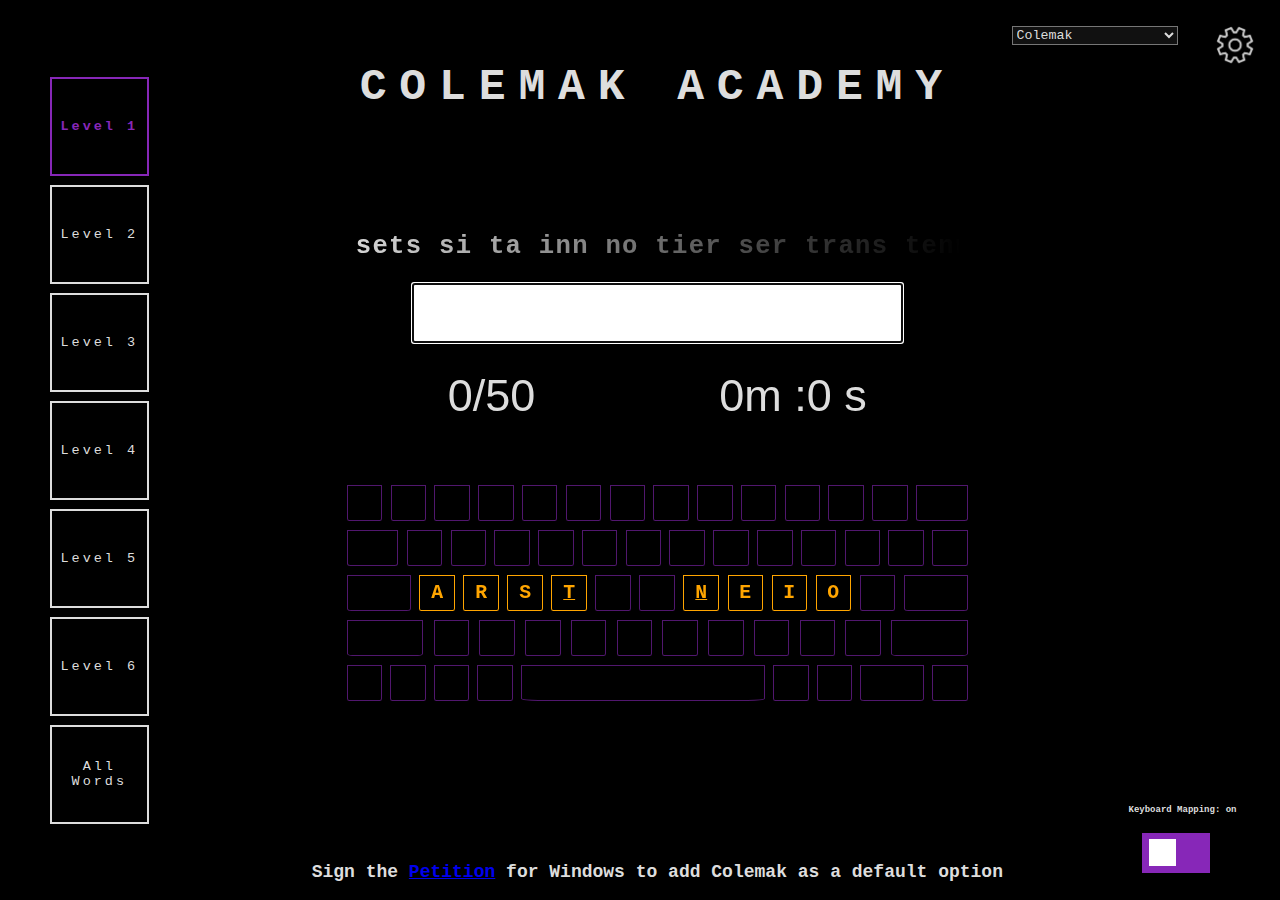
==== Colemak Academy/index.html @ 7ffd766d "add an h3 at the bottom of the page for announcements and petitions. Currently only visible on colem" ====
<!DOCTYPE html>
<html>
<head>
	<title>Colemak Academy - Learn Colemak fast. A free, easy way to learn to touch type the Colemak layout, Colemak-DH, Dvorak, and other custom keyboard layouts. The best, most customizable typing tutor and keyboard trainer available. Also works for workman, qwerty, and azerty</title>
	<meta charset="UTF-8">
	<meta name="description" content="Colemak Academy - Learn Colemak fast. A free, easy way to learn to touch type the Colemak layout, Colemak-DH, Dvorak, and other custom keyboard layouts. The best, most customizable typing tutor and keyboard trainer available. Also works for workman, qwerty, and azerty">
	<meta name="author" content="Layout Academy">

	<link rel="icon" href='img/favicon.webp'>
	<link rel="stylesheet" type="text/css" href="logic/main.css">
</head>
<body>

	<select  autocomplete="off">
		<option value='colemak'>Colemak</option>
		<option value='azerty'>AZERTY</option>
		<option value='colemakdh'>Colemak-DH</option>
		<option value='colemakdhm'>Colemak-DHm</option>
		<option value='dvorak'>Dvorak</option>
		<option value='lefthandeddvorak'>Left-handed Dvorak</option>
		<option value='qwerty'>QWERTY</option>
		<option value='tarmak'>Tarmak</option>
		<option value='workman'>Workman</option>
		<option value='custom'>Custom</option>
	</select>

	<button class='preferenceButton'></button>
	<div class='preferenceMenu'>
		<button class='closePreferenceButton'></button>
		<ul class='preferences'>
			<li>Capital Letters Allowed<input class='capitalLettersAllowed' type="checkbox"autocomplete="off"></li>
			<li>Punctuation Allowed<input class='punctuationModeButton' type="checkbox"autocomplete="off"></li>
			<li>Full Sentence Mode<input class='fullSentenceMode' type="checkbox"autocomplete="off"></li>
			<li>Word Scrolling Mode
				<input class='wordScrollingModeButton' type="checkbox" autocomplete="off"checked>
			</li>
			<li>
				<input class='timeLimitModeInput noDisplay' type="number" value="60"autocomplete="off">
				Time Limit Mode<input class='timeLimitModeButton' type="checkbox"autocomplete="off">
			</li>
			<li>  
				<input class='wordLimitModeInput' type="number" value="50" step="10"autocomplete="off">
				Word Limit Mode <input class='wordLimitModeButton' type="checkbox" autocomplete="off"checked> 
			</li>
		</ul>
	</div>

	<nav>
		<button class='currentLevel lvl1'>Level 1</button>
		<button class='lvl2'>Level 2</button>
		<button class='lvl3'>Level 3</button>
		<button class='lvl4'>Level 4</button>
		<button class='lvl5'>Level 5</button>
		<button class='lvl6'>Level 6</button>
		<button class='lvl7'>All Words</button>
		<button class='lvl8'>Full Sentences</button>

	</nav>

	<div class="customInput">
		<div class="buttonHolder">
			<button class='discardButton'>Discard</button>
			<button class='saveButton'>Save</button>
		</div>
		<div id='inputKeyboard'></div>
		<div id='inputShiftKeyboard'></div>
		<input type="text" name="customKey" id="customUIKeyInput">
		<div id='customUILevelSelect'>
			<button class='customUILevelButton currentCustomUILevel'>lvl1</button>
			<button class='customUILevelButton'>lvl2</button>
			<button class='customUILevelButton'>lvl3</button>
			<button class='customUILevelButton'>lvl4</button>
			<button class='customUILevelButton'>lvl5</button>
			<button class='customUILevelButton'>lvl6</button>
		</div>
	</div>

	<section id="main">

		<h1><span id="layoutName">Colemak</span> Academy</h1>

		<div class='typingArea'>
			<div class='fade' id='fadeElement'>
				<h2 class='noDisplay prompt'>
				</h2>
			</div>
			<button id="resetButton" class='noDisplay'>Reset</button>
			<input id = 'userInput' type="paragraph" spellcheck="false">
			<div id='scoreAndClock'>
				<span id="scoreText">0/50</span>
				<span id="timeText">0m :0 s</span>
			</div>
			<div id='testResults' class='transparent'>
				<div id='accuracyText'></div>
				<div id='wpmText'></div>
			</div>
		</div>
		<div class='cheatsheetContainer'>
			<div class='cheatsheet'></div>
			<div>
				<button class='openUIButton'></button>
			</div>
		</div>

		<h3 class='bottomText'> Sign the <a href="https://www.change.org/p/microsoft-add-colemak-as-a-pre-installed-keyboard-layout-to-windows" target="_blank">Petition</a> for Windows to add Colemak as a default option</h3>
	</section>

	<div  id='mappingToggle'>
		<h6>Keyboard Mapping: <span>on</span></h6>
		<label class="switch" >
  			<input type="checkbox"  autocomplete="off">
 			<span  class="slider"></span>
		</label>	
	</div>


<script type="text/javascript" src="logic/layoutInfo.js"></script>
<script type="text/javascript" src="logic/wordList.js"></script>
<script type="text/javascript" src="logic/keyboardDivs.js"></script>
<script type="text/javascript" src="logic/app.js"></script>
</body>
</html>

<!-- ©NickMariano 2020 -->
---- Colemak Academy/logic/main.css ----
/*
* Prefixed by https://autoprefixer.github.io
* PostCSS: v7.0.29,
* Autoprefixer: v9.7.6
* Browsers: last 4 version
*/

:root {
	--text-color: #ddd;
	--background-color: black;
	--menu-background-color: #111;
	--accent-color: #8727b8;
	--secondary-accent-color: orange;
	--tertiary-accent-color: green;
}



body {
	display: -webkit-box;
	display: -ms-flexbox;
	display: flex;
	-webkit-box-align: center;
	    -ms-flex-align: center;
	        align-items: center;

	background-color: var(--background-color);
	color: var(--text-color);
	height: 100vh;
	overflow: hidden;
	margin: 0; 
	padding: 0;
}

body *, #userInput {
	font-family: "Courier New";
}

* {
	-webkit-transition: border-color .1s linear,
		opacity .15s linear,
		-webkit-transform .07s linear;
	transition: border-color .1s linear,
		opacity .15s linear,
		-webkit-transform .07s linear;
	-o-transition: border-color .1s linear,
		opacity .15s linear,
		transform .07s linear;
	transition: border-color .1s linear,
		opacity .15s linear,
		transform .07s linear;
	transition: border-color .1s linear,
		opacity .15s linear,
		transform .07s linear,
		-webkit-transform .07s linear;
}

select{
	position: absolute;
	top: 2vmax;
	right: 8vmax;

	color: var(--text-color);
	background-color: var(--menu-background-color);
}

.preferenceButton {
	background-image: url('../img/settingsIcon.webp');
	background-size: cover;
	-webkit-filter: invert(1);
	        filter: invert(1);
	background-repeat: no-repeat;
	border: none;

	opacity: .8;
	margin: 0;
	position: absolute;
	top: 2vmax;
	right: 2vmax;

	width: 3vmax;
	height: 3vmax;
}

.preferenceButton:hover, .closePreferenceButton:hover {
	opacity: 1;
	-webkit-transform: scale(1.1);
	    -ms-transform: scale(1.1);
	        transform: scale(1.1);
}

.closePreferenceButton {
	margin: 0;
	position: relative;
	top: 1vh;
	left: 1vh;

	background-image: url('../img/x.webp');
	background-size: cover;
	background-repeat: no-repeat;

	height: 2vh;
	width: 2vh;

	-webkit-filter: invert(1);

	        filter: invert(1);

	border: none;
}

.preferenceMenu {
	position: absolute;
	right: -37vh;
	z-index: 105;

	background: #111;
	height: 100vh;
	width: 33vh;

	border-left: .1vh solid var(--text-color);

	-webkit-transition: right .08s linear;

	-o-transition: right .08s linear;

	transition: right .08s linear;
}

.preferenceMenu ul {
	display: -webkit-box;
	display: -ms-flexbox;
	display: flex;
	-webkit-box-orient: vertical;
	-webkit-box-direction: normal;
	    -ms-flex-direction: column;
	        flex-direction: column;
	-ms-flex-pack: distribute;
	    justify-content: space-around;
	-ms-flex-wrap: nowrap;
	    flex-wrap: nowrap;
	-webkit-box-align: end;
	    -ms-flex-align: end;
	        align-items: flex-end;
	padding: 0 1vh 0 0;

	height: 55vh;
}

.preferenceMenu ul li {
	color: var(--accent-color);
	font-size: 1.5vh;
	list-style: none;

}

input[type=checkbox] {
	width: 2vh;
	height: 2vh;
	margin-left: 2vh;
}

li input {
	font-size: 1.7vh;
	width: 5vh;
	height: 1.7vh;

	margin: 0 1.5vh 0 auto;
}

h1	{
	font-size: 3.5vmax;
	text-transform: uppercase;
	letter-spacing: 1vw;
}


nav {
	display: -webkit-box;
	display: -ms-flexbox;
	display: flex;
	-webkit-box-orient: vertical;
	-webkit-box-direction: normal;
	    -ms-flex-direction: column;
	        flex-direction: column;
	-webkit-box-pack: justify;
	    -ms-flex-pack: justify;
	        justify-content: space-between;

	width: 10vw;
	height: 84vh;
	margin-left: 4vmin;
}


#main {
	display: -webkit-box;
	display: -ms-flexbox;
	display: flex;
	-webkit-box-orient: vertical;
	-webkit-box-direction: normal;
	    -ms-flex-direction: column;
	        flex-direction: column;
	-webkit-box-align: center;
	    -ms-flex-align: center;
	        align-items: center;
	height: 90%;
	margin-right: 10vmax;
	margin-bottom: 3vh;

	-webkit-box-flex: 2;

	    -ms-flex: 2 1 1000px;

	        flex: 2 1 1000px;
}

nav button {
	-webkit-box-flex: 1;
	    -ms-flex: 1 1 11vh;
	        flex: 1 1 11vh;
	margin: .5vh auto;
	width: 11vh;
	font-size: 1.5vh;
	color: var(--text-color);
}

nav button:hover {
	font-weight: bold;
	border-color: var(--accent-color);
}

button {
	letter-spacing: 3px;
}

button {
	background-color: transparent;
	border: .2vmax solid var(--text-color);
	color: var(--text-color);
	/*text-transform: capitalize;*/
	cursor: pointer;
}

button:focus {
	outline: none;
}

.lvl8 {
	display: none;
	font-size: 1.1vh;

	color: orange;
	border-color: orange;
}


.typingArea {
	display: -webkit-box;
	display: -ms-flexbox;
	display: flex;
	-webkit-box-orient: vertical;
	-webkit-box-direction: normal;
	    -ms-flex-direction: column;
	        flex-direction: column;
	/*justify-content: center;*/
	width: 67vmin;
	/*height: 30vmin;*/
}

.fade {
    -webkit-mask-image: -webkit-gradient(linear, left top, right bottom, 
    from(rgba(0,0,0,1)), to(rgba(0,0,0,0)));
    /*height: 20%;*/
}

.prompt {
	position: relative;
	font-size: 2vmax;
	/*padding: 0 20vh 0 0;*/
	/*width: 100%;*/
	/*color: white;*/
	margin: 10vh 0 0 0;

	letter-spacing: .1vmax;
}

.smoothScroll {
	-webkit-transition: left .1s linear;
	-o-transition: left .1s linear;
	transition: left .1s linear;
}

.paragraph {
	color: grey;
	word-wrap: break-word;
	width: 103%;
	font-size: 2.4vmin;
	margin: 6.5vmin auto 0 auto;
}

.line{
	white-space: nowrap;
}

.paragraph .line {
	margin-left: 1.6vmin;
	display: block;
}

#resetButton {
	margin: 6vmin auto 4vmin auto;
	width: 30%;
	font-size: 4.5vh;
}

input {
	height: 6vmin;
	font-size: 4vmin;
	width: 80%;
	margin: 2.5vh auto 3vh auto;
}



#scoreAndClock {
	display: -webkit-box;
	display: -ms-flexbox;
	display: flex;
	-ms-flex-pack: distribute;
	    justify-content: space-around;

	font-size: 5vmin;
}

#scoreText, #timeText {
	font-family: 'Verdana', sans-serif;
}

#testResults {
	display: -webkit-box;
	display: -ms-flexbox;
	display: flex;
	-webkit-box-orient: vertical;
	-webkit-box-direction: normal;
	    -ms-flex-direction: column;
	        flex-direction: column;
	-webkit-box-align: center;
	    -ms-flex-align: center;
	        align-items: center;
	-webkit-box-pack: center;
	    -ms-flex-pack: center;
	        justify-content: center;

	-webkit-box-flex: 1;

	    -ms-flex: 1 1 8vh;

	        flex: .8 1 7vh;
}

.bottomText {
	position: absolute;
	font-size: 2vmin;
	bottom: 0;
}


/*____________________Slider________________________*/

#mappingToggle {
	position: absolute;
	bottom: 3vh;
	right: -6vh;
	width: 15vw;
}

#mappingToggle h6 {
	position: relative;
	left: -1.5vmin;
	font-size: 1vmin;
	margin: 0 0 2vmin 0;
}

/* The switch - the box around the slider */
.switch {
  position: relative;
  display: inline-block;
  width: 7.5vmin;
  height: 4.5vmin;
}

/* Hide default HTML checkbox */
.switch input {
  opacity: 0;
  width: 0;
  height: 0;
}

/* The slider */
.slider {
 	position: absolute;
 	cursor: pointer;
 	top: 0;
 	left: 0;
 	right: 0;
 	bottom: 0;
 	background-color: var(--accent-color);
}

.slider:before {
  position: absolute;
  content: "";
  height: 3vmin;
  width: 3vmin;
  left: .75vmin;
  bottom: .75vmin;
  background-color: white;
  -webkit-transition: .4s;
  -webkit-transition: .2s;
  -o-transition: .2s;
  transition: .2s;
}

input:checked + .slider {
  background-color: #444;
}

input:focus + .slider {
  -webkit-box-shadow: 0 0 1px purple;
          box-shadow: 0 0 1px purple;
}

input:checked + .slider:before {
  -webkit-transform: translateX(3vmin);
  -ms-transform: translateX(3vmin);
  transform: translateX(3vmin);
}


/*___________cheatsheet___________*/

.cheatsheetContainer {
	display: -webkit-box;
	display: -ms-flexbox;
	display: flex;
}

.row {
	display: -webkit-box;
	display: -ms-flexbox;
	display: flex;
	-webkit-box-pack: justify;
	    -ms-flex-pack: justify;
	        justify-content: space-between;
	height: 5vh;
	width: 69vh;
}

.key, .cKey {
	display: -webkit-box;
	display: -ms-flexbox;
	display: flex;
	-webkit-box-pack: center;
	    -ms-flex-pack: center;
	        justify-content: center;
	-webkit-box-align: center;
	    -ms-flex-align: center;
	        align-items: center;
	background-color: transparent;
	border: .2vh solid var(--accent-color);
	height: 75%;
	width: 5.4%;

	opacity: .5;

	border-bottom-right-radius: 7%;
	border-bottom-left-radius: 7%;

	vertical-align: top;
}

.letter {
	display: block;
	font-size: 2.2vh;
	font-weight: bold;

	text-transform: uppercase;
}

.big {
	width: 8%;
}

.bigger {
	width: 10%;
}

.biggest {
	width: 12%;
}

.Space {
	width: 39%;
}

.inactive {
	opacity: .6;
	border-color: var(--accent-color);
}

.currentLevelKeys {
	border-color: var(--tertiary-accent-color);
	color: var(--tertiary-accent-color);
	opacity: 1;
	-webkit-filter: brightness(1.2);
	        filter: brightness(1.2);
}

.homeRow {
	border-color: var(--secondary-accent-color);
	color: var(--secondary-accent-color);
	opacity: 1;
}

.restingPosition {
	text-decoration: underline;
}

.active {
	border-color: var(--accent-color);
	color: var(--accent-color);
	opacity: 1;
	-webkit-filter: brightness(1.5);
	        filter: brightness(1.5);
}



.punctuation {
	border-color: var(--text-color);
	color: white;
	opacity: 1;
	-webkit-filter: brightness(1.5);
	        filter: brightness(1.5);
}


.openUIButton {
	background-image: url('https://upload.wikimedia.org/wikipedia/commons/c/cc/Edit_Notepad_Icon.svg');
	background-size: cover;
	-webkit-filter: invert(1);
	        filter: invert(1);

	position: relative;
	top: -.3vmax;
	margin: 0 0 0 1vmin;

	border: none;

	height: 2.5vmax;
	width: 2.5vmax;

	display: none;
}

.openUIButton:hover {
	-webkit-transform: scale(1.2);
	    -ms-transform: scale(1.2);
	        transform: scale(1.2);
}

/*__________________custom ui keyboard________________*/

.customInput {
	position: absolute;
	-webkit-box-orient: vertical;
	-webkit-box-direction: normal;
	    -ms-flex-direction: column;
	        flex-direction: column;
	left: 23vw;
	top: 23vh;
	z-index: 100;

	border: .2vmax solid var(--text-color);
	background-color: var(--menu-background-color);
	height: 37vmax;
	width: 60vmax;
	-webkit-transform: scaleX(0);
	    -ms-transform: scaleX(0);
	        transform: scaleX(0);
	display: none;

	-webkit-transition: -webkit-transform .15s linear;

	transition: -webkit-transform .15s linear;

	-o-transition: transform .15s linear;

	transition: transform .15s linear;

	transition: transform .15s linear, -webkit-transform .15s linear;
}

#inputKeyboard {
	display: block;
	margin: 6.5vmax auto 0 auto;
	width: 88%;
	white-space: nowrap;
}

#inputKeyboard .row {
	width: 95%;
	margin: auto;
}

.cKey {
	border-color: var(--accent-color);
}

.cKey:hover {
	border-color: white;
}

.cKey .letter {
	z-index: -1;
	text-transform: none;
	font-size: 2vmax;
}

.normalCKey {
	border-color: #777;
}

.selectedInputKey, .selectedInputKey:hover {
	border-color: white;
	opacity: .9;
}

.pulse {
	-webkit-animation: pulse .8s infinite;
	        animation: pulse .8s infinite;
}


#selectedInputKey {
	background: var(--accent-color);
}

#customUIKeyInput {
	opacity: 0;
	width: 0;
	height: 0;
	margin: 0;
}

.buttonHolder {
	display: -webkit-box;
	display: -ms-flexbox;
	display: flex;
	-webkit-box-pack: justify;
	    -ms-flex-pack: justify;
	        justify-content: space-between;

	width: 90%;
}

.saveButton, .discardButton {
	font-size: 2.3vmax;

	height: 1vmax;
	width: 1vmax;
	padding: 1vmax;
	border: none;
}


.saveButton:hover, .discardButton:hover {
	-webkit-transform: scale(1.05);
	    -ms-transform: scale(1.05);
	        transform: scale(1.05);
}

/*__________________custom level select________________*/
#customUILevelSelect {
	display: -webkit-box;
	display: -ms-flexbox;
	display: flex;
	margin: 2vmax auto 2vmax auto;
	background: red .2;

	height: 8vmax;
	width: 100%;
}


.customUILevelButton {
	font-size: 2vmax;
	margin: 2vmax auto;
	opacity: .8;

	background-color: #191919;
}

.customUILevelButton:hover {
	opacity: 1;
	-webkit-filter: brightness(1.5);
	        filter: brightness(1.5);
}

.currentCustomUILevel {
	border-color: var(--tertiary-accent-color);
	color: var(--tertiary-accent-color);
	background-color: #2f3f2f;
	opacity: 1;
} 


/*____________________Toggle-able classes______________*/


.noDisplay {
	display: none;
}

.visible {
	display: block;
}

.transparent {
	opacity: 0;
}

.currentLevel {
	color: var(--accent-color);
	border-color: var(--accent-color);
	font-weight: bold;
}

/*.hide-me {
	z-index: -100;
  animation: hideme .5s linear forwards;
}

@keyframes hideme {
  0% {
  	left: 0;
  }
  100% {
  }
}*/

/*___________________________ANIMATIONS________________________*/

.slideLeft {
	position: relative;
	color: blue;
	-webkit-animation: slideLeft .2s 1 linear;
	        animation: slideLeft .2s 1 linear;
	-webkit-animation-fill-mode: forwards;
	        animation-fill-mode: forwards;
}

.slideOff {
	position: relative;
	color: blue;
	-webkit-animation: slideOff .2s 1 linear;
	        animation: slideOff .2s 1 linear;
	-webkit-animation-fill-mode: forwards;
	        animation-fill-mode: forwards;
}

@-webkit-keyframes pulse {
	0%   { 
		opacity: 1;
	}
	60% { 
		opacity: 1;
	}
	100% { 
		opacity: 0;
	}
}

@keyframes pulse {
	0%   { 
		opacity: 1;
	}
	60% { 
		opacity: 1;
	}
	100% { 
		opacity: 0;
	}
}
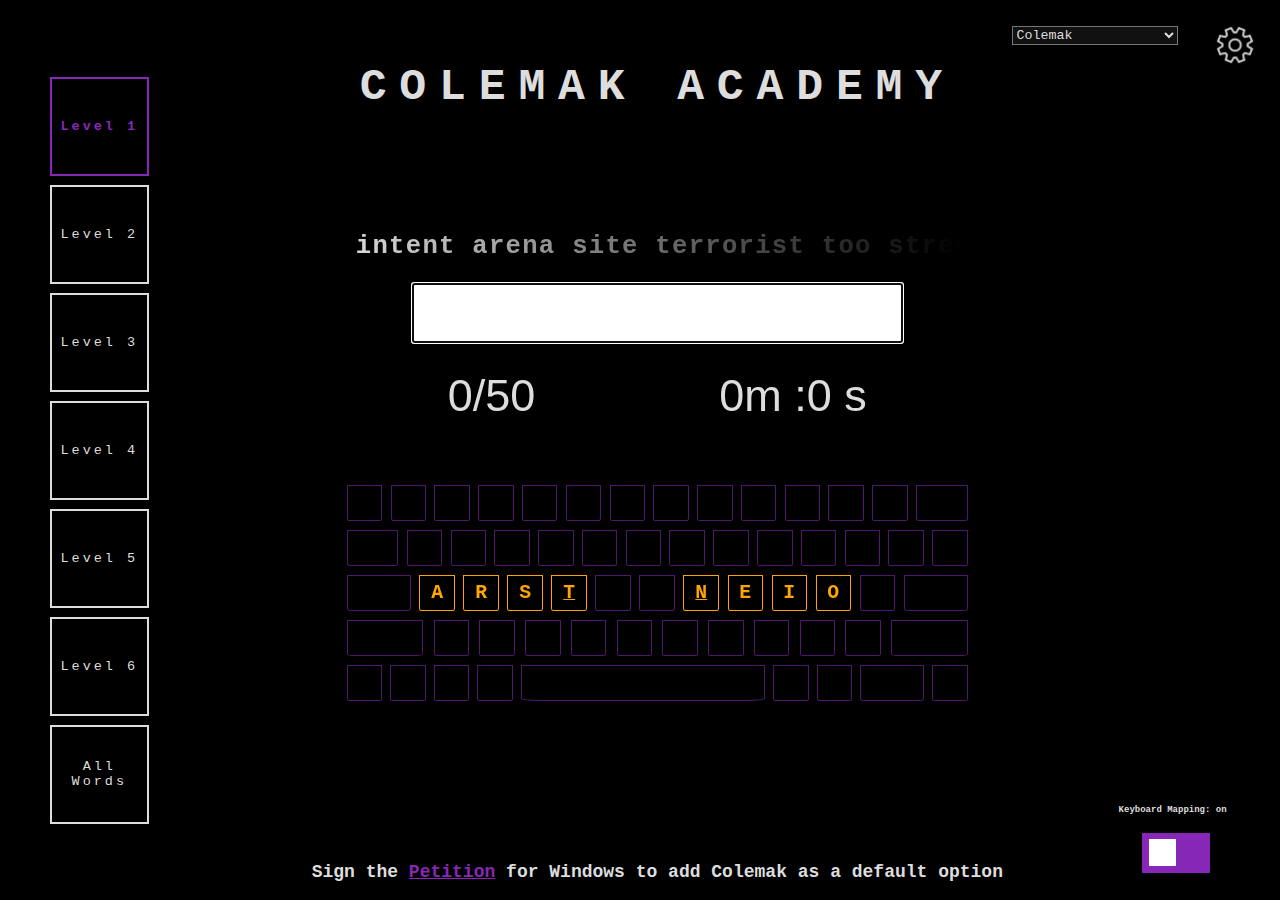
==== commit a0d051b5: "Add chart to statistics at end of test" ====
--- a/Colemak Academy/index.html
+++ b/Colemak Academy/index.html
@@ -6,6 +6,7 @@
 	<meta name="description" content="Colemak Academy - Learn Colemak fast. A free, easy way to learn to touch type the Colemak layout, Colemak-DH, Dvorak, and other custom keyboard layouts. The best, most customizable typing tutor and keyboard trainer available. Also works for workman, qwerty, and azerty">
 	<meta name="author" content="Layout Academy">
 
+    <script src="https://cdn.anychart.com/releases/8.10.0/js/anychart-base.min.js"></script>
 	<link rel="icon" href='img/favicon.webp'>
 	<link rel="stylesheet" type="text/css" href="logic/main.css">
 </head>
@@ -79,12 +80,13 @@
 
 		<h1><span id="layoutName">Colemak</span> Academy</h1>
 
+		<div id="chartContainer"></div>
+
 		<div class='typingArea'>
 			<div class='fade' id='fadeElement'>
 				<h2 class='noDisplay prompt'>
 				</h2>
 			</div>
-			<button id="resetButton" class='noDisplay'>Reset</button>
 			<input id = 'userInput' type="paragraph" spellcheck="false">
 			<div id='scoreAndClock'>
 				<span id="scoreText">0/50</span>
@@ -94,6 +96,7 @@
 				<div id='accuracyText'></div>
 				<div id='wpmText'></div>
 			</div>
+			<button id="resetButton" class='noDisplay'>Reset</button>
 		</div>
 		<div class='cheatsheetContainer'>
 			<div class='cheatsheet'></div>
@@ -117,6 +120,8 @@
 <script type="text/javascript" src="logic/layoutInfo.js"></script>
 <script type="text/javascript" src="logic/wordList.js"></script>
 <script type="text/javascript" src="logic/keyboardDivs.js"></script>
+<script type="text/javascript" src="logic/statSecond.js"></script>
+<script type="text/javascript" src="logic/stats.js"></script>
 <script type="text/javascript" src="logic/app.js"></script>
 </body>
 </html>
--- a/Colemak Academy/logic/main.css
+++ b/Colemak Academy/logic/main.css
@@ -33,7 +33,7 @@
 }
 
 body *, #userInput {
-	font-family: "Courier New";
+	font-family: "Lucida Console", Monaco, monospace;
 }
 
 * {
@@ -365,6 +365,10 @@
 	bottom: 0;
 }
 
+a:link {
+	color: var(--accent-color);
+}
+
 
 /*____________________Slider________________________*/
 
@@ -377,7 +381,7 @@
 
 #mappingToggle h6 {
 	position: relative;
-	left: -1.5vmin;
+	left: -2.6vmin;
 	font-size: 1vmin;
 	margin: 0 0 2vmin 0;
 }
@@ -750,6 +754,24 @@
   }
 }*/
 
+
+/*___________________________Statistics________________________*/
+#chartContainer {
+	width: 70%; 
+	height: 100%; 
+	margin: 0; 
+	padding: 0; 
+}
+
+
+#chartDiv {
+	height: 100%; 
+	margin: auto; 
+}
+
+
+
+
 /*___________________________ANIMATIONS________________________*/
 
 .slideLeft {
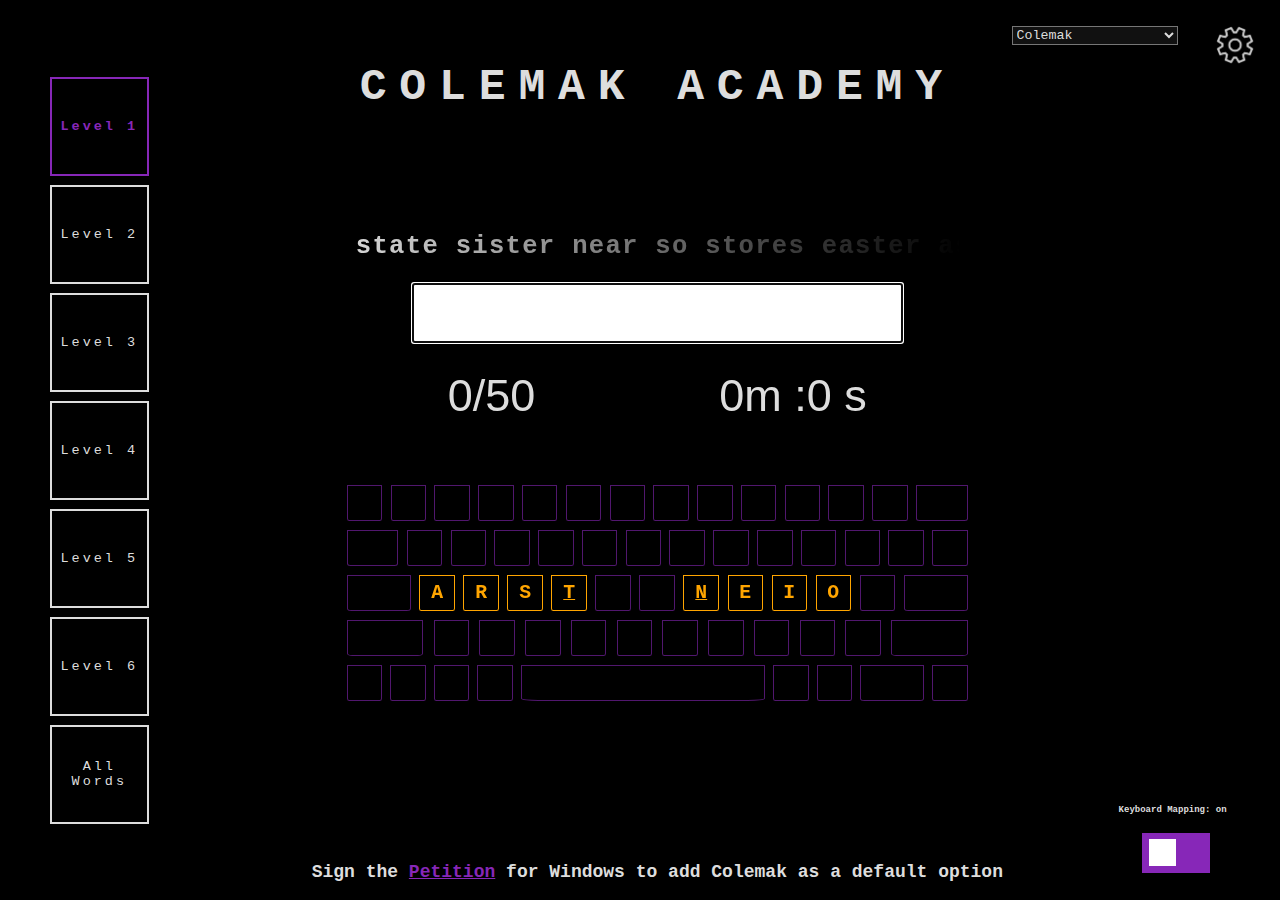
==== commit e5e14744: "Add new favicon" ====
--- a/Colemak Academy/index.html
+++ b/Colemak Academy/index.html
@@ -7,7 +7,7 @@
 	<meta name="author" content="Layout Academy">
 
     <script src="https://cdn.anychart.com/releases/8.10.0/js/anychart-base.min.js"></script>
-	<link rel="icon" href='img/favicon.webp'>
+	<link rel="icon" href='img/favicon.png'>
 	<link rel="stylesheet" type="text/css" href="logic/main.css">
 </head>
 <body>
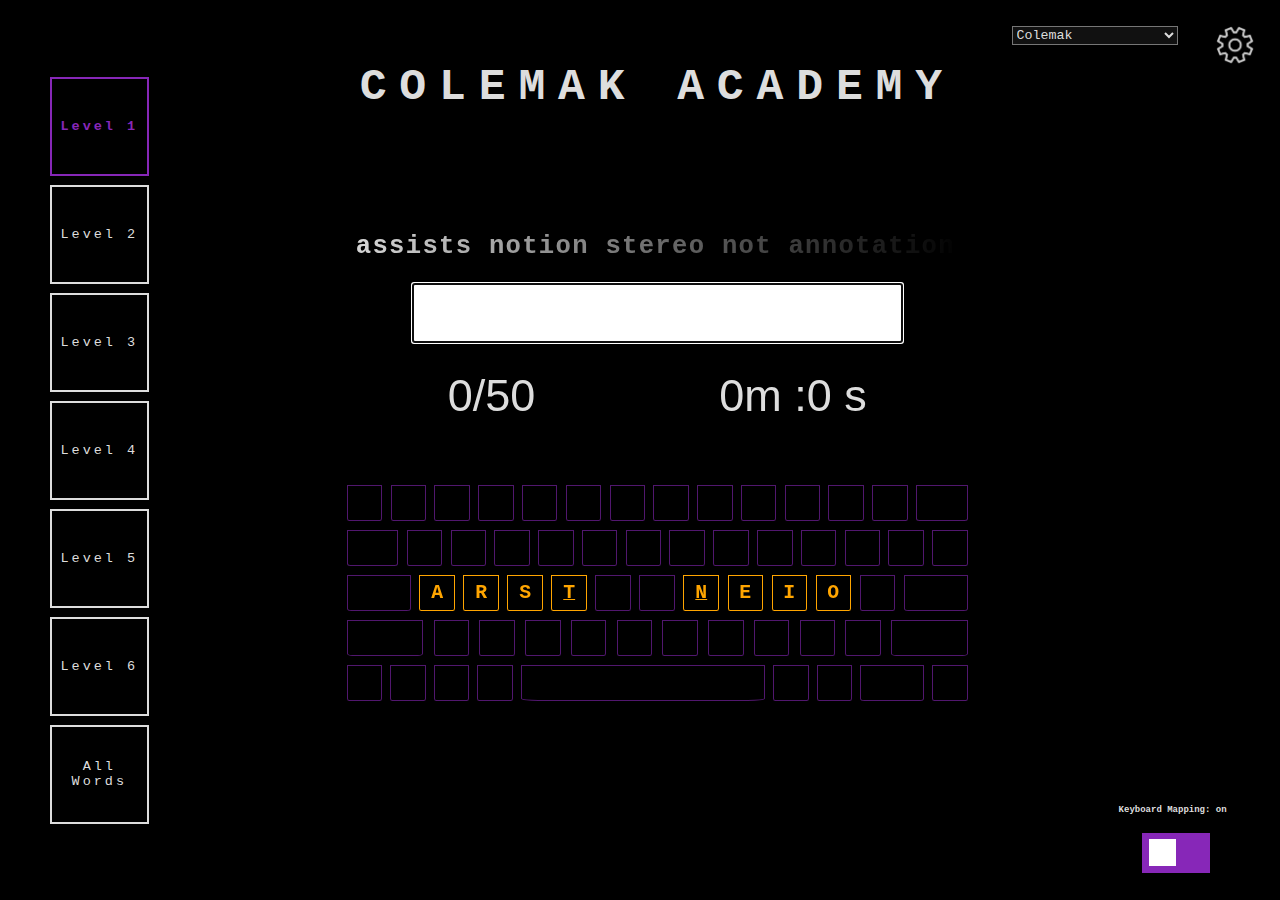
==== commit 54a5acac: "Add buy me a coffee link" ====
--- a/Colemak Academy/index.html
+++ b/Colemak Academy/index.html
@@ -7,7 +7,7 @@
 	<meta name="author" content="Layout Academy">
 
     <script src="https://cdn.anychart.com/releases/8.10.0/js/anychart-base.min.js"></script>
-	<link rel="icon" href='img/favicon.png'>
+	<link rel="icon" href='img/favicon.webp'>
 	<link rel="stylesheet" type="text/css" href="logic/main.css">
 </head>
 <body>
@@ -105,7 +105,11 @@
 			</div>
 		</div>
 
-		<h3 class='bottomText'> Sign the <a href="https://www.change.org/p/microsoft-add-colemak-as-a-pre-installed-keyboard-layout-to-windows" target="_blank">Petition</a> for Windows to add Colemak as a default option</h3>
+		<h3 class='bottomText'> <script type="text/javascript" src="https://cdnjs.buymeacoffee.com/1.0.0/button.prod.min.js" data-name="bmc-button" data-slug="sigges" data-color="#8727b8" data-emoji=""  data-font="Cookie" data-text="Support The Developer" data-outline-color="#000000" data-font-color="#000000" data-coffee-color="#ffffff" data-height="10"
+          data-width="40" data-font-size="8"></script> </h3>
+
+		
+		<!-- <H3 CLASS='BOTTOMTEXT'> SIGN THE <A HREF="HTTPS://WWW.CHANGE.ORG/P/MICROSOFT-ADD-COLEMAK-AS-A-PRE-INSTALLED-KEYBOARD-LAYOUT-TO-WINDOWS" TARGET="_BLANK">PETITION</A> FOR WINDOWS TO ADD COLEMAK AS A DEFAULT OPTION</H3> -->
 	</section>
 
 	<div  id='mappingToggle'>
--- a/Colemak Academy/logic/main.css
+++ b/Colemak Academy/logic/main.css
@@ -363,11 +363,17 @@
 	position: absolute;
 	font-size: 2vmin;
 	bottom: 0;
-}
-
-a:link {
+	color: black;
+}
+
+.bottomText a {
+	background-color: red;
+}
+
+
+/*a:link {
 	color: var(--accent-color);
-}
+}*/
 
 
 /*____________________Slider________________________*/
